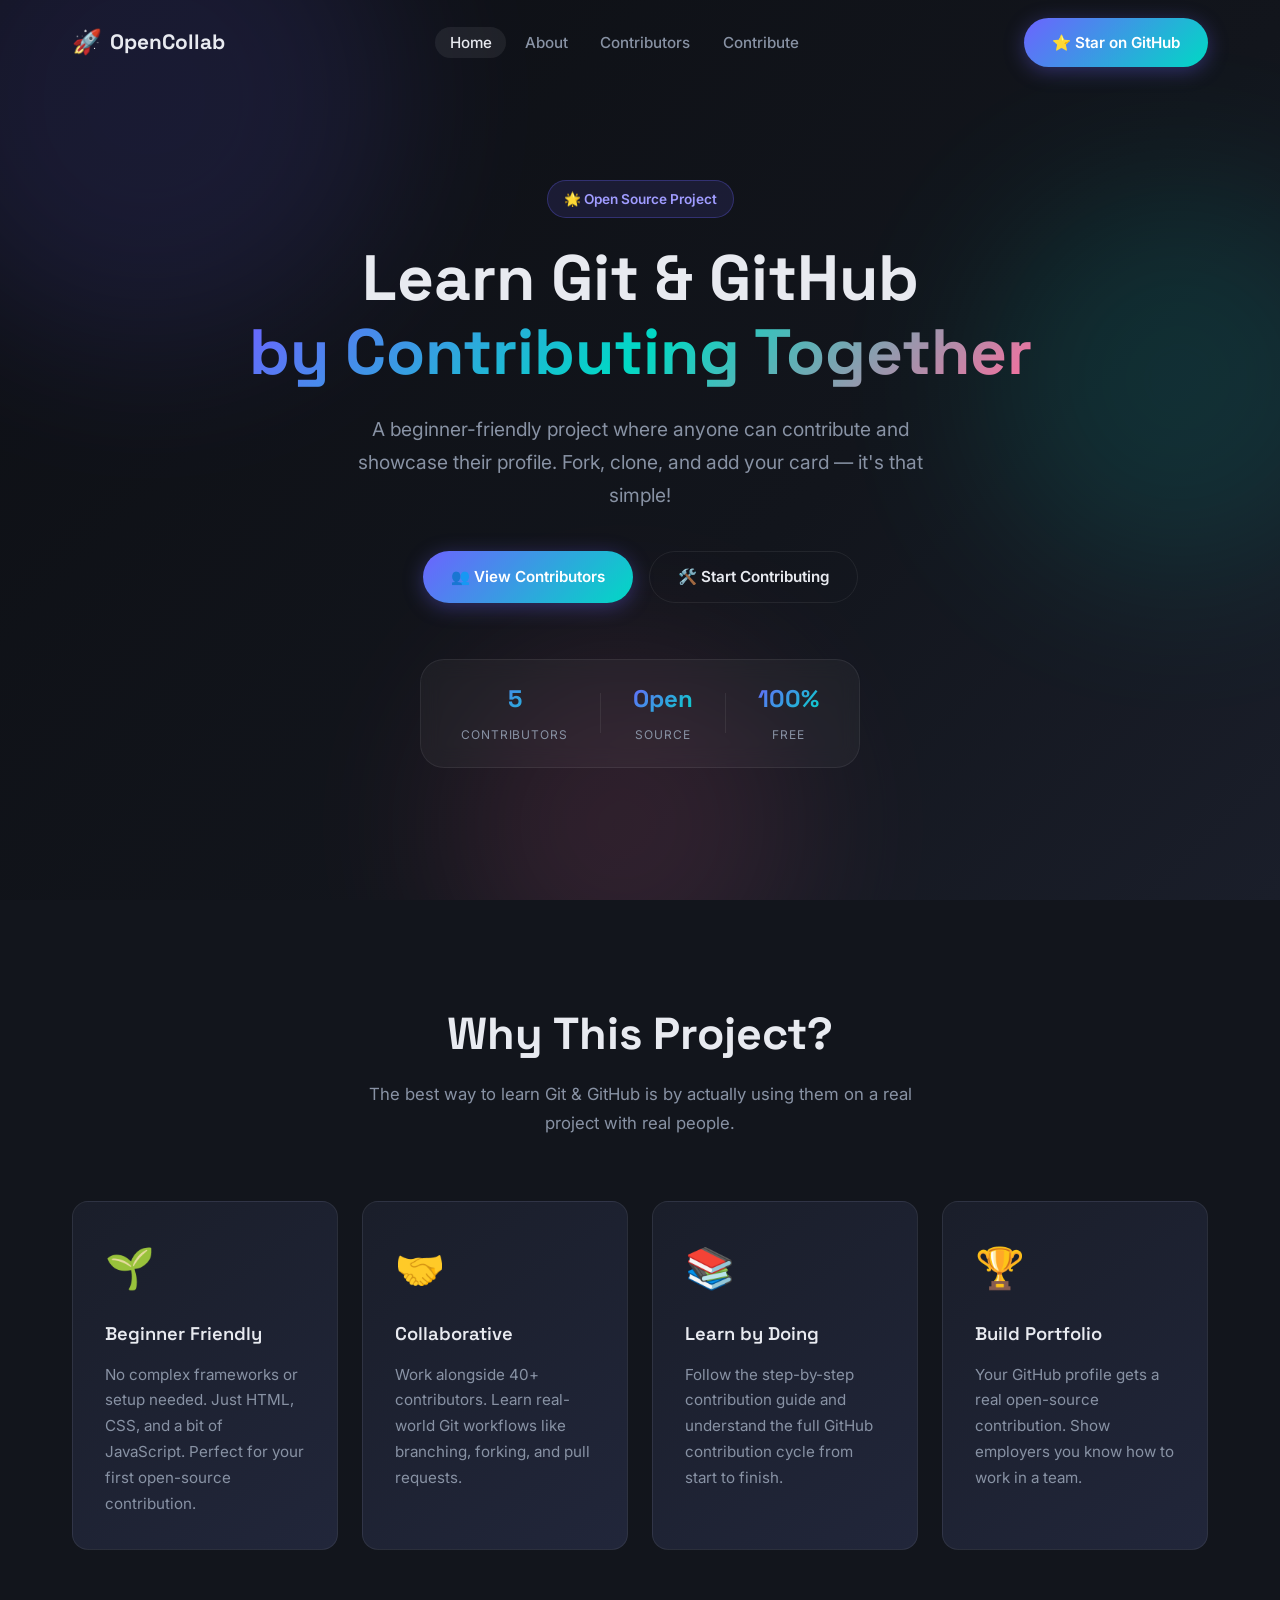
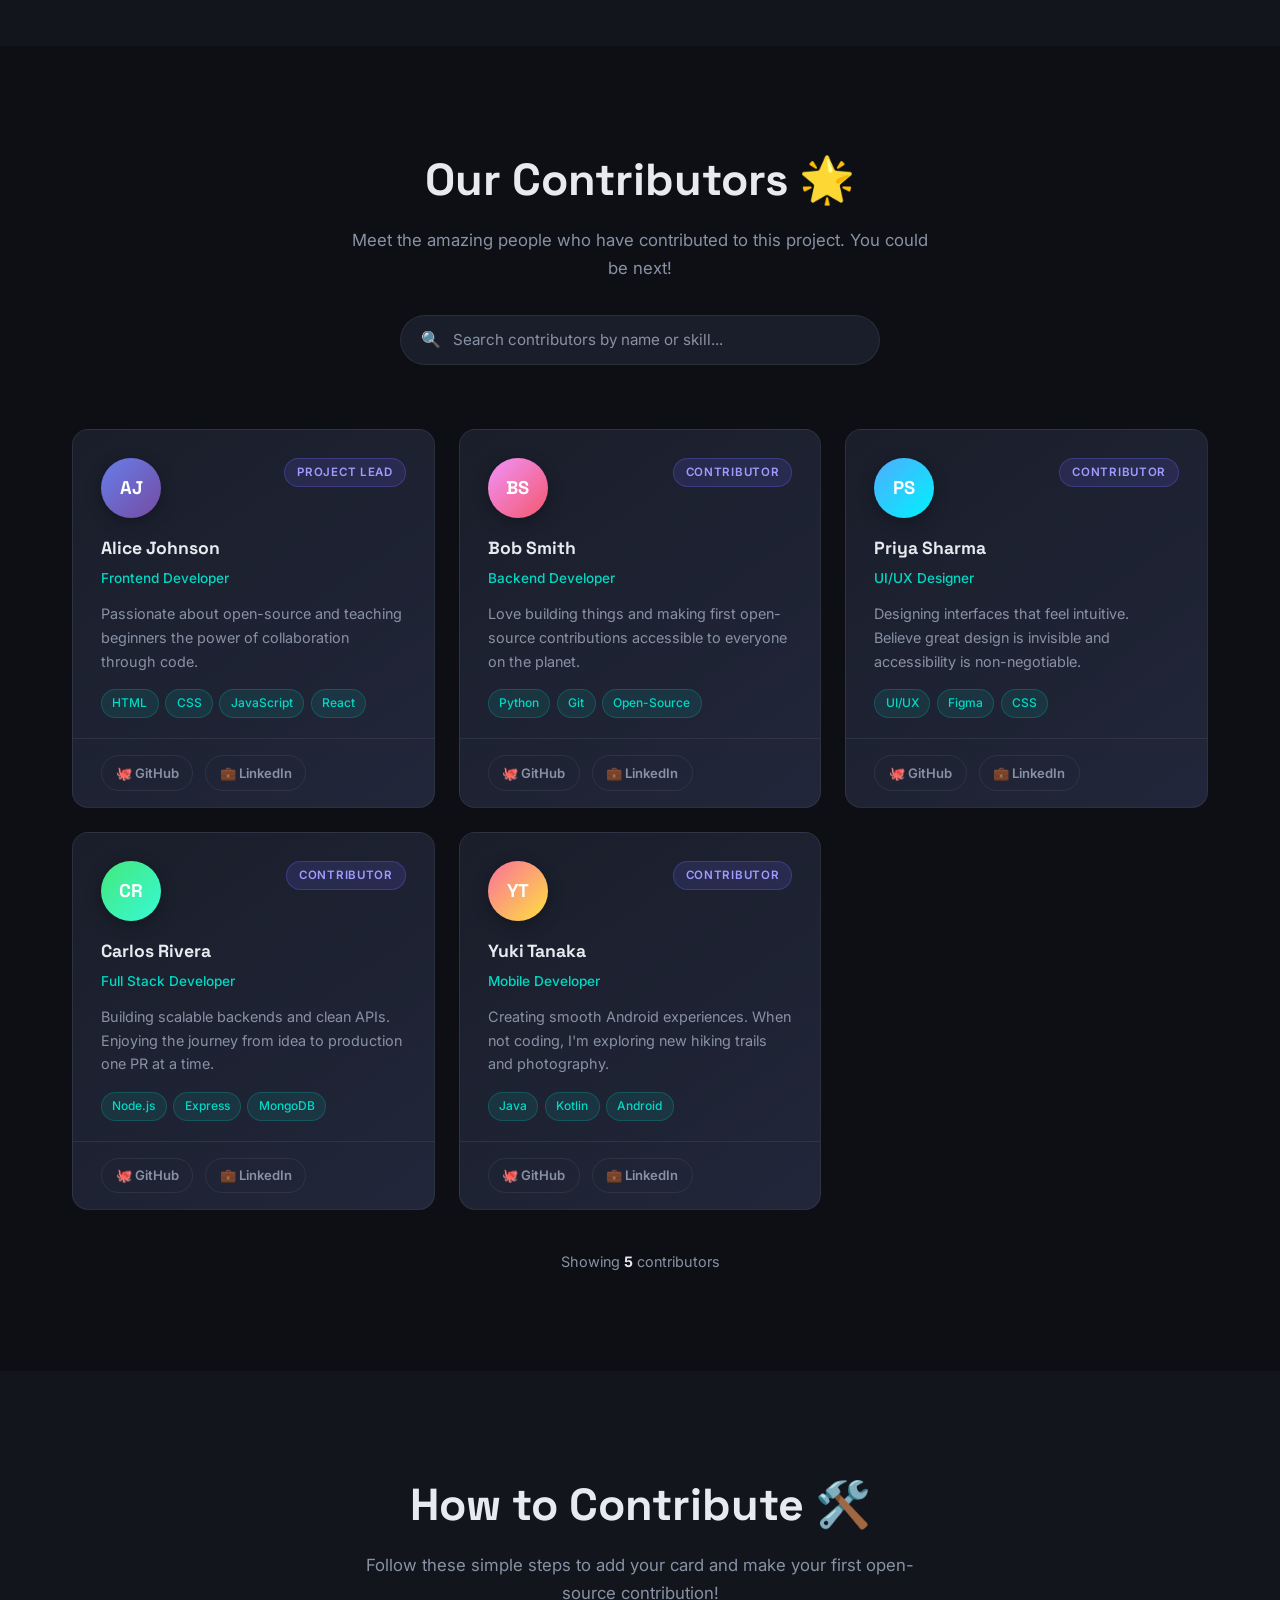
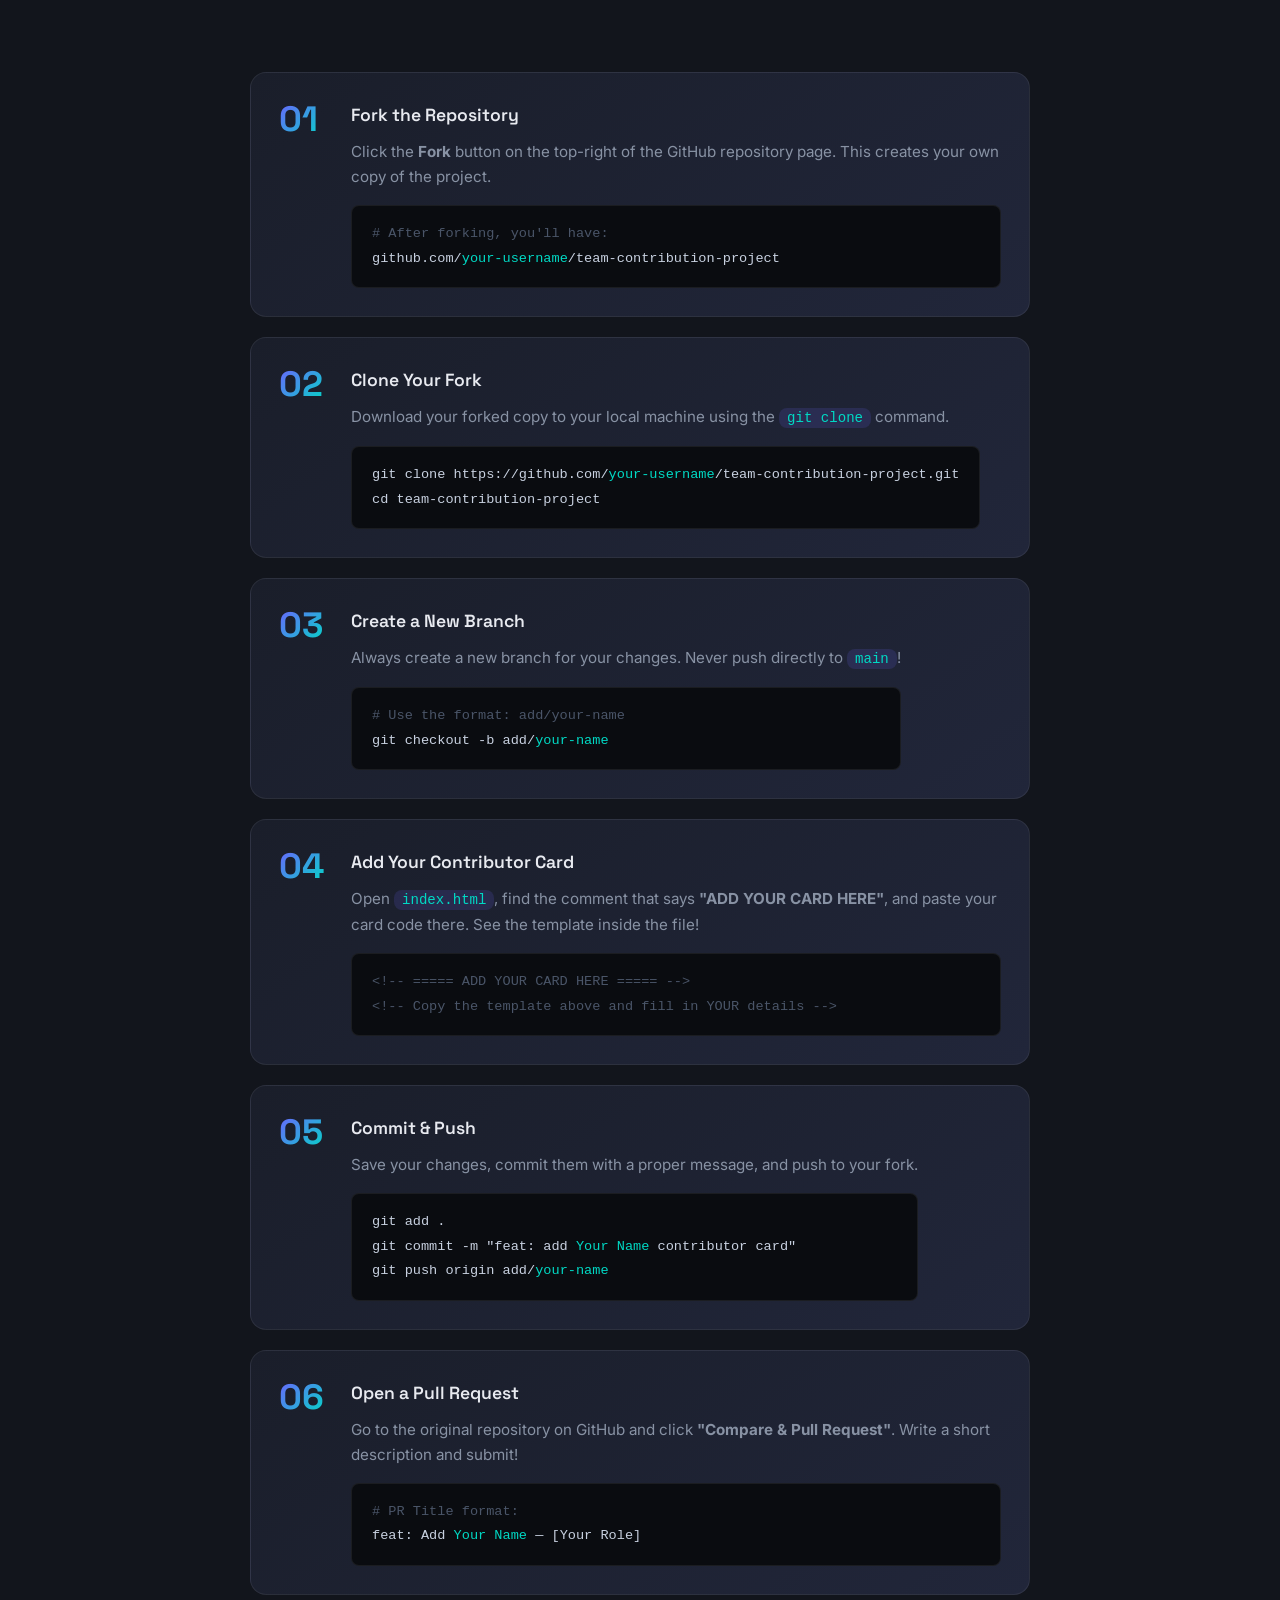
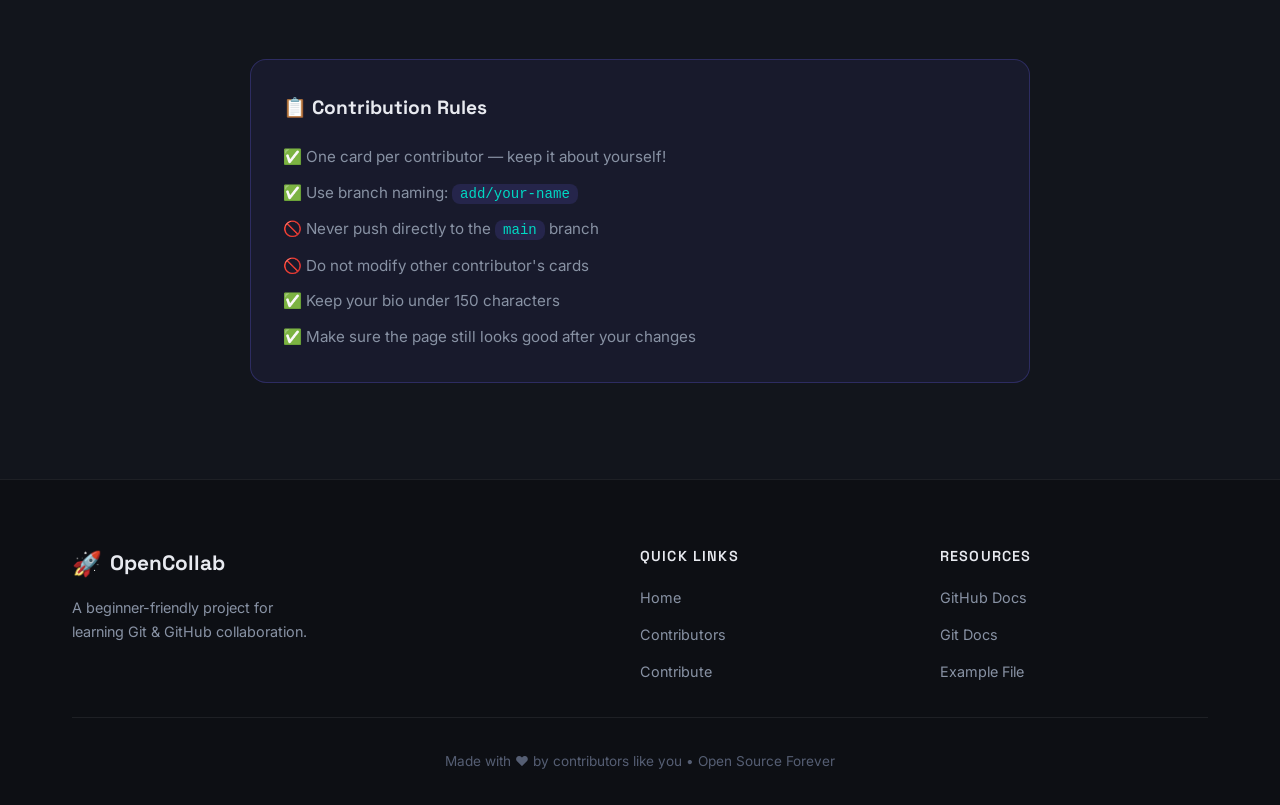
==== index.html @ 4c90fa3f "feat: initial project setup — OpenCollab team contribution project" ====
<!DOCTYPE html>
<html lang="en">
  <head>
    <meta charset="UTF-8" />
    <meta name="viewport" content="width=device-width, initial-scale=1.0" />
    <meta
      name="description"
      content="A beginner-friendly open-source project for learning Git and GitHub collaboration. Meet our amazing contributors!"
    />
    <title>Team Contribution Project 🚀</title>

    <!-- Google Fonts -->
    <link rel="preconnect" href="https://fonts.googleapis.com" />
    <link rel="preconnect" href="https://fonts.gstatic.com" crossorigin />
    <link
      href="https://fonts.googleapis.com/css2?family=Inter:wght@300;400;500;600;700;800&family=Space+Grotesk:wght@400;500;600;700&display=swap"
      rel="stylesheet"
    />

    <!-- Main Stylesheet -->
    <link rel="stylesheet" href="style.css" />
  </head>
  <body>

    <!-- ==================== NAVIGATION BAR ==================== -->
    <nav class="navbar" id="navbar">
      <div class="nav-container">
        <!-- Logo / Brand -->
        <a href="#" class="nav-logo" id="nav-logo">
          <span class="logo-icon">🚀</span>
          <span class="logo-text">OpenCollab</span>
        </a>

        <!-- Navigation Links -->
        <ul class="nav-links" id="nav-links">
          <li><a href="#home" class="nav-link">Home</a></li>
          <li><a href="#about" class="nav-link">About</a></li>
          <li><a href="#contributors" class="nav-link">Contributors</a></li>
          <li><a href="#how-to-contribute" class="nav-link">Contribute</a></li>
        </ul>

        <!-- GitHub Button -->
        <a
          href="https://github.com"
          target="_blank"
          class="btn btn-primary"
          id="github-btn"
        >
          ⭐ Star on GitHub
        </a>

        <!-- Hamburger Menu (Mobile) -->
        <button class="hamburger" id="hamburger" aria-label="Toggle menu">
          <span></span>
          <span></span>
          <span></span>
        </button>
      </div>
    </nav>

    <!-- ==================== HERO SECTION ==================== -->
    <section class="hero" id="home">
      <div class="hero-bg-shapes">
        <div class="shape shape-1"></div>
        <div class="shape shape-2"></div>
        <div class="shape shape-3"></div>
      </div>
      <div class="hero-content">
        <div class="hero-badge">🌟 Open Source Project</div>
        <h1 class="hero-title">
          Learn Git &amp; GitHub <br />
          <span class="gradient-text">by Contributing Together</span>
        </h1>
        <p class="hero-subtitle">
          A beginner-friendly project where anyone can contribute and showcase
          their profile. Fork, clone, and add your card — it's that simple!
        </p>
        <div class="hero-actions">
          <a href="#contributors" class="btn btn-primary" id="view-contributors-btn">
            👥 View Contributors
          </a>
          <a href="#how-to-contribute" class="btn btn-secondary" id="start-contributing-btn">
            🛠️ Start Contributing
          </a>
        </div>
        <!-- Live Stats Bar -->
        <div class="stats-bar">
          <div class="stat-item">
            <span class="stat-number" id="contributor-count">0</span>
            <span class="stat-label">Contributors</span>
          </div>
          <div class="stat-divider"></div>
          <div class="stat-item">
            <span class="stat-number">Open</span>
            <span class="stat-label">Source</span>
          </div>
          <div class="stat-divider"></div>
          <div class="stat-item">
            <span class="stat-number">100%</span>
            <span class="stat-label">Free</span>
          </div>
        </div>
      </div>
    </section>

    <!-- ==================== ABOUT SECTION ==================== -->
    <section class="about" id="about">
      <div class="container">
        <div class="section-header">
          <h2 class="section-title">Why This Project?</h2>
          <p class="section-subtitle">
            The best way to learn Git &amp; GitHub is by actually using them on a real
            project with real people.
          </p>
        </div>
        <div class="features-grid">
          <!-- Feature Card 1 -->
          <div class="feature-card">
            <div class="feature-icon">🌱</div>
            <h3>Beginner Friendly</h3>
            <p>
              No complex frameworks or setup needed. Just HTML, CSS, and a bit
              of JavaScript. Perfect for your first open-source contribution.
            </p>
          </div>
          <!-- Feature Card 2 -->
          <div class="feature-card">
            <div class="feature-icon">🤝</div>
            <h3>Collaborative</h3>
            <p>
              Work alongside 40+ contributors. Learn real-world Git workflows
              like branching, forking, and pull requests.
            </p>
          </div>
          <!-- Feature Card 3 -->
          <div class="feature-card">
            <div class="feature-icon">📚</div>
            <h3>Learn by Doing</h3>
            <p>
              Follow the step-by-step contribution guide and understand the full
              GitHub contribution cycle from start to finish.
            </p>
          </div>
          <!-- Feature Card 4 -->
          <div class="feature-card">
            <div class="feature-icon">🏆</div>
            <h3>Build Portfolio</h3>
            <p>
              Your GitHub profile gets a real open-source contribution. Show
              employers you know how to work in a team.
            </p>
          </div>
        </div>
      </div>
    </section>

    <!-- ==================== CONTRIBUTORS SECTION ==================== -->
    <section class="contributors-section" id="contributors">
      <div class="container">
        <div class="section-header">
          <h2 class="section-title">Our Contributors 🌟</h2>
          <p class="section-subtitle">
            Meet the amazing people who have contributed to this project. You
            could be next!
          </p>
          <!-- Search Bar -->
          <div class="search-bar">
            <span class="search-icon">🔍</span>
            <input
              type="text"
              id="search-input"
              placeholder="Search contributors by name or skill..."
              aria-label="Search contributors"
            />
          </div>
        </div>

        <!-- Contributors Grid -->
        <!-- ============================================================
             HOW TO ADD YOUR CARD:
             Copy one of the contributor card blocks below and paste it
             at the END of this grid (before the closing </div> tag).
             Fill in your own details. See the README for full instructions.
        ============================================================ -->
        <div class="contributors-grid" id="contributors-grid">

          <!-- ========== CONTRIBUTOR CARD TEMPLATE ==========
               Copy this block, paste it below, and fill in your info.

          <div class="contributor-card" data-name="Your Name" data-skills="skill1, skill2">
            <div class="card-header">
              <div class="avatar" style="background: linear-gradient(135deg, #YOUR_COLOR1, #YOUR_COLOR2);">
                YI
              </div>
              <div class="card-badge">New Contributor</div>
            </div>
            <div class="card-body">
              <h3 class="contributor-name">Your Name</h3>
              <p class="contributor-role">Your Role / Title</p>
              <p class="contributor-bio">
                A short bio about yourself. What do you do? What are your interests?
                Keep it under 150 characters!
              </p>
              <div class="skills-list">
                <span class="skill-tag">HTML</span>
                <span class="skill-tag">CSS</span>
                <span class="skill-tag">JavaScript</span>
              </div>
            </div>
            <div class="card-footer">
              <a href="https://github.com/yourusername" target="_blank" class="social-link" title="GitHub">
                🐙 GitHub
              </a>
              <a href="https://linkedin.com/in/yourprofile" target="_blank" class="social-link" title="LinkedIn">
                💼 LinkedIn
              </a>
            </div>
          </div>
          ========================================================= -->

          <!-- ===== CONTRIBUTOR 1: Alice Johnson ===== -->
          <div class="contributor-card" data-name="Alice Johnson" data-skills="html, css, javascript, react">
            <div class="card-header">
              <div class="avatar" style="background: linear-gradient(135deg, #667eea, #764ba2);">
                AJ
              </div>
              <div class="card-badge">Project Lead</div>
            </div>
            <div class="card-body">
              <h3 class="contributor-name">Alice Johnson</h3>
              <p class="contributor-role">Frontend Developer</p>
              <p class="contributor-bio">
                Passionate about open-source and teaching beginners the power of collaboration through code.
              </p>
              <div class="skills-list">
                <span class="skill-tag">HTML</span>
                <span class="skill-tag">CSS</span>
                <span class="skill-tag">JavaScript</span>
                <span class="skill-tag">React</span>
              </div>
            </div>
            <div class="card-footer">
              <a href="https://github.com" target="_blank" class="social-link">🐙 GitHub</a>
              <a href="https://linkedin.com" target="_blank" class="social-link">💼 LinkedIn</a>
            </div>
          </div>

          <!-- ===== CONTRIBUTOR 2: Bob Smith ===== -->
          <div class="contributor-card" data-name="Bob Smith" data-skills="python, git, open-source">
            <div class="card-header">
              <div class="avatar" style="background: linear-gradient(135deg, #f093fb, #f5576c);">
                BS
              </div>
              <div class="card-badge">Contributor</div>
            </div>
            <div class="card-body">
              <h3 class="contributor-name">Bob Smith</h3>
              <p class="contributor-role">Backend Developer</p>
              <p class="contributor-bio">
                Love building things and making first open-source contributions accessible to everyone on the planet.
              </p>
              <div class="skills-list">
                <span class="skill-tag">Python</span>
                <span class="skill-tag">Git</span>
                <span class="skill-tag">Open-Source</span>
              </div>
            </div>
            <div class="card-footer">
              <a href="https://github.com" target="_blank" class="social-link">🐙 GitHub</a>
              <a href="https://linkedin.com" target="_blank" class="social-link">💼 LinkedIn</a>
            </div>
          </div>

          <!-- ===== CONTRIBUTOR 3: Priya Sharma ===== -->
          <div class="contributor-card" data-name="Priya Sharma" data-skills="ui/ux, figma, css, design">
            <div class="card-header">
              <div class="avatar" style="background: linear-gradient(135deg, #4facfe, #00f2fe);">
                PS
              </div>
              <div class="card-badge">Contributor</div>
            </div>
            <div class="card-body">
              <h3 class="contributor-name">Priya Sharma</h3>
              <p class="contributor-role">UI/UX Designer</p>
              <p class="contributor-bio">
                Designing interfaces that feel intuitive. Believe great design is invisible and accessibility is non-negotiable.
              </p>
              <div class="skills-list">
                <span class="skill-tag">UI/UX</span>
                <span class="skill-tag">Figma</span>
                <span class="skill-tag">CSS</span>
              </div>
            </div>
            <div class="card-footer">
              <a href="https://github.com" target="_blank" class="social-link">🐙 GitHub</a>
              <a href="https://linkedin.com" target="_blank" class="social-link">💼 LinkedIn</a>
            </div>
          </div>

          <!-- ===== CONTRIBUTOR 4: Carlos Rivera ===== -->
          <div class="contributor-card" data-name="Carlos Rivera" data-skills="node.js, express, mongodb, api">
            <div class="card-header">
              <div class="avatar" style="background: linear-gradient(135deg, #43e97b, #38f9d7);">
                CR
              </div>
              <div class="card-badge">Contributor</div>
            </div>
            <div class="card-body">
              <h3 class="contributor-name">Carlos Rivera</h3>
              <p class="contributor-role">Full Stack Developer</p>
              <p class="contributor-bio">
                Building scalable backends and clean APIs. Enjoying the journey from idea to production one PR at a time.
              </p>
              <div class="skills-list">
                <span class="skill-tag">Node.js</span>
                <span class="skill-tag">Express</span>
                <span class="skill-tag">MongoDB</span>
              </div>
            </div>
            <div class="card-footer">
              <a href="https://github.com" target="_blank" class="social-link">🐙 GitHub</a>
              <a href="https://linkedin.com" target="_blank" class="social-link">💼 LinkedIn</a>
            </div>
          </div>

          <!-- ===== CONTRIBUTOR 5: Yuki Tanaka ===== -->
          <div class="contributor-card" data-name="Yuki Tanaka" data-skills="java, android, mobile, kotlin">
            <div class="card-header">
              <div class="avatar" style="background: linear-gradient(135deg, #fa709a, #fee140);">
                YT
              </div>
              <div class="card-badge">Contributor</div>
            </div>
            <div class="card-body">
              <h3 class="contributor-name">Yuki Tanaka</h3>
              <p class="contributor-role">Mobile Developer</p>
              <p class="contributor-bio">
                Creating smooth Android experiences. When not coding, I'm exploring new hiking trails and photography.
              </p>
              <div class="skills-list">
                <span class="skill-tag">Java</span>
                <span class="skill-tag">Kotlin</span>
                <span class="skill-tag">Android</span>
              </div>
            </div>
            <div class="card-footer">
              <a href="https://github.com" target="_blank" class="social-link">🐙 GitHub</a>
              <a href="https://linkedin.com" target="_blank" class="social-link">💼 LinkedIn</a>
            </div>
          </div>

          <!-- ===== ADD YOUR CARD HERE =====
               Copy the template from above and paste it right here!
               Remember to:
               1. Change the data-name and data-skills attributes
               2. Change the avatar initials and gradient color
               3. Fill in your name, role, bio, and skills
               4. Add your GitHub and LinkedIn links
          ============================================ -->

        </div>

        <!-- No Results Message (shown when search returns nothing) -->
        <div class="no-results" id="no-results" style="display: none;">
          <span class="no-results-icon">😕</span>
          <p>No contributors found matching your search. Try a different name or skill!</p>
        </div>

        <!-- Contributor Count -->
        <p class="contributors-total" id="contributors-total">
          Showing <strong id="visible-count">5</strong> contributors
        </p>
      </div>
    </section>

    <!-- ==================== HOW TO CONTRIBUTE SECTION ==================== -->
    <section class="contribute-section" id="how-to-contribute">
      <div class="container">
        <div class="section-header">
          <h2 class="section-title">How to Contribute 🛠️</h2>
          <p class="section-subtitle">
            Follow these simple steps to add your card and make your first open-source contribution!
          </p>
        </div>

        <!-- Steps Timeline -->
        <div class="steps-container">

          <!-- Step 1 -->
          <div class="step-card" id="step-1">
            <div class="step-number">01</div>
            <div class="step-content">
              <h3>Fork the Repository</h3>
              <p>Click the <strong>Fork</strong> button on the top-right of the GitHub repository page. This creates your own copy of the project.</p>
              <div class="code-block">
                <span class="code-comment"># After forking, you'll have:</span><br/>
                github.com/<span class="code-highlight">your-username</span>/team-contribution-project
              </div>
            </div>
          </div>

          <!-- Step 2 -->
          <div class="step-card" id="step-2">
            <div class="step-number">02</div>
            <div class="step-content">
              <h3>Clone Your Fork</h3>
              <p>Download your forked copy to your local machine using the <code>git clone</code> command.</p>
              <div class="code-block">
                git clone https://github.com/<span class="code-highlight">your-username</span>/team-contribution-project.git<br/>
                cd team-contribution-project
              </div>
            </div>
          </div>

          <!-- Step 3 -->
          <div class="step-card" id="step-3">
            <div class="step-number">03</div>
            <div class="step-content">
              <h3>Create a New Branch</h3>
              <p>Always create a new branch for your changes. Never push directly to <code>main</code>!</p>
              <div class="code-block">
                <span class="code-comment"># Use the format: add/your-name</span><br/>
                git checkout -b add/<span class="code-highlight">your-name</span>
              </div>
            </div>
          </div>

          <!-- Step 4 -->
          <div class="step-card" id="step-4">
            <div class="step-number">04</div>
            <div class="step-content">
              <h3>Add Your Contributor Card</h3>
              <p>Open <code>index.html</code>, find the comment that says <strong>"ADD YOUR CARD HERE"</strong>, and paste your card code there. See the template inside the file!</p>
              <div class="code-block">
                <span class="code-comment">&lt;!-- ===== ADD YOUR CARD HERE ===== --&gt;</span><br/>
                <span class="code-comment">&lt;!-- Copy the template above and fill in YOUR details --&gt;</span>
              </div>
            </div>
          </div>

          <!-- Step 5 -->
          <div class="step-card" id="step-5">
            <div class="step-number">05</div>
            <div class="step-content">
              <h3>Commit &amp; Push</h3>
              <p>Save your changes, commit them with a proper message, and push to your fork.</p>
              <div class="code-block">
                git add .<br/>
                git commit -m "feat: add <span class="code-highlight">Your Name</span> contributor card"<br/>
                git push origin add/<span class="code-highlight">your-name</span>
              </div>
            </div>
          </div>

          <!-- Step 6 -->
          <div class="step-card" id="step-6">
            <div class="step-number">06</div>
            <div class="step-content">
              <h3>Open a Pull Request</h3>
              <p>Go to the original repository on GitHub and click <strong>"Compare &amp; Pull Request"</strong>. Write a short description and submit!</p>
              <div class="code-block">
                <span class="code-comment"># PR Title format:</span><br/>
                feat: Add <span class="code-highlight">Your Name</span> — [Your Role]
              </div>
            </div>
          </div>

        </div>

        <!-- Rules Box -->
        <div class="rules-box">
          <h3>📋 Contribution Rules</h3>
          <ul class="rules-list">
            <li>✅ One card per contributor — keep it about yourself!</li>
            <li>✅ Use branch naming: <code>add/your-name</code></li>
            <li>🚫 Never push directly to the <code>main</code> branch</li>
            <li>🚫 Do not modify other contributor's cards</li>
            <li>✅ Keep your bio under 150 characters</li>
            <li>✅ Make sure the page still looks good after your changes</li>
          </ul>
        </div>
      </div>
    </section>

    <!-- ==================== FOOTER ==================== -->
    <footer class="footer" id="footer">
      <div class="container">
        <div class="footer-content">
          <div class="footer-brand">
            <a href="#" class="nav-logo">
              <span class="logo-icon">🚀</span>
              <span class="logo-text">OpenCollab</span>
            </a>
            <p>A beginner-friendly project for learning Git &amp; GitHub collaboration.</p>
          </div>
          <div class="footer-links">
            <h4>Quick Links</h4>
            <ul>
              <li><a href="#home">Home</a></li>
              <li><a href="#contributors">Contributors</a></li>
              <li><a href="#how-to-contribute">Contribute</a></li>
            </ul>
          </div>
          <div class="footer-links">
            <h4>Resources</h4>
            <ul>
              <li><a href="https://docs.github.com" target="_blank">GitHub Docs</a></li>
              <li><a href="https://git-scm.com/doc" target="_blank">Git Docs</a></li>
              <li><a href="contributors/example-contributor.html" target="_blank">Example File</a></li>
            </ul>
          </div>
        </div>
        <div class="footer-bottom">
          <p>Made with ❤️ by contributors like you &bull; Open Source Forever</p>
        </div>
      </div>
    </footer>

    <!-- Back to Top Button -->
    <button class="back-to-top" id="back-to-top" aria-label="Back to top">↑</button>

    <!-- Main JavaScript -->
    <script src="script.js"></script>
  </body>
</html>
---- style.css ----
/* ============================================================
   TEAM CONTRIBUTION PROJECT — style.css
   ============================================================
   TABLE OF CONTENTS:
   1. CSS Variables (Design Tokens)
   2. Reset & Base Styles
   3. Utility Classes
   4. Navigation Bar
   5. Hero Section
   6. About / Features Section
   7. Contributors Section & Cards
   8. How To Contribute Section
   9. Footer
   10. Back to Top Button
   11. Animations & Keyframes
   12. Responsive (Mobile-First Media Queries)
   ============================================================ */


/* ============================================================
   1. CSS VARIABLES — Design Tokens
   Change these to restyle the entire site!
   ============================================================ */
:root {
  /* --- Color Palette --- */
  --color-bg:         #0d0f14;
  --color-bg-alt:     #12151c;
  --color-surface:    #1a1e2a;
  --color-surface-2:  #21263a;
  --color-border:     rgba(255, 255, 255, 0.07);

  --color-primary:    #6c63ff;
  --color-primary-glow: rgba(108, 99, 255, 0.35);
  --color-secondary:  #00d9c4;
  --color-accent:     #ff6b9d;

  --color-text:       #e8eaf0;
  --color-text-muted: #8892a4;
  --color-text-dim:   #555e73;

  /* --- Gradients --- */
  --gradient-hero:    linear-gradient(135deg, #0d0f14 0%, #12151c 60%, #1a1e2a 100%);
  --gradient-primary: linear-gradient(135deg, #6c63ff, #00d9c4);
  --gradient-card:    linear-gradient(145deg, #1a1e2a, #21263a);
  --gradient-text:    linear-gradient(135deg, #6c63ff 0%, #00d9c4 50%, #ff6b9d 100%);

  /* --- Typography --- */
  --font-body:        'Inter', sans-serif;
  --font-heading:     'Space Grotesk', sans-serif;

  /* --- Spacing --- */
  --space-xs:   0.5rem;
  --space-sm:   1rem;
  --space-md:   2rem;
  --space-lg:   4rem;
  --space-xl:   6rem;

  /* --- Border Radius --- */
  --radius-sm:  8px;
  --radius-md:  16px;
  --radius-lg:  24px;
  --radius-full: 9999px;

  /* --- Shadows --- */
  --shadow-card:    0 4px 24px rgba(0, 0, 0, 0.4);
  --shadow-glow:    0 0 30px rgba(108, 99, 255, 0.2);
  --shadow-hover:   0 8px 40px rgba(108, 99, 255, 0.3);

  /* --- Transitions --- */
  --transition-fast:   0.2s ease;
  --transition-normal: 0.3s ease;
  --transition-slow:   0.5s ease;
}


/* ============================================================
   2. RESET & BASE STYLES
   ============================================================ */
*, *::before, *::after {
  box-sizing: border-box;
  margin: 0;
  padding: 0;
}

html {
  scroll-behavior: smooth;
  font-size: 16px;
}

body {
  font-family: var(--font-body);
  background-color: var(--color-bg);
  color: var(--color-text);
  line-height: 1.7;
  overflow-x: hidden;
  -webkit-font-smoothing: antialiased;
}

img {
  max-width: 100%;
  display: block;
}

a {
  color: inherit;
  text-decoration: none;
}

ul {
  list-style: none;
}

code {
  font-family: 'Courier New', monospace;
  background: rgba(108, 99, 255, 0.15);
  color: var(--color-secondary);
  padding: 2px 8px;
  border-radius: var(--radius-sm);
  font-size: 0.88rem;
}

/* ============================================================
   3. UTILITY CLASSES
   ============================================================ */
.container {
  max-width: 1200px;
  margin: 0 auto;
  padding: 0 var(--space-md);
}

/* Gradient text effect */
.gradient-text {
  background: var(--gradient-text);
  -webkit-background-clip: text;
  -webkit-text-fill-color: transparent;
  background-clip: text;
}

/* Button Styles */
.btn {
  display: inline-flex;
  align-items: center;
  gap: 0.5rem;
  padding: 0.75rem 1.75rem;
  border-radius: var(--radius-full);
  font-family: var(--font-body);
  font-weight: 600;
  font-size: 0.95rem;
  cursor: pointer;
  border: none;
  transition: all var(--transition-normal);
  text-decoration: none;
  white-space: nowrap;
}

.btn-primary {
  background: var(--gradient-primary);
  color: #fff;
  box-shadow: 0 4px 20px var(--color-primary-glow);
}

.btn-primary:hover {
  transform: translateY(-2px);
  box-shadow: 0 8px 30px var(--color-primary-glow);
}

.btn-secondary {
  background: transparent;
  color: var(--color-text);
  border: 1.5px solid var(--color-border);
  backdrop-filter: blur(10px);
}

.btn-secondary:hover {
  border-color: var(--color-primary);
  color: var(--color-primary);
  background: rgba(108, 99, 255, 0.08);
  transform: translateY(-2px);
}

/* Section Header */
.section-header {
  text-align: center;
  margin-bottom: var(--space-lg);
}

.section-title {
  font-family: var(--font-heading);
  font-size: clamp(1.8rem, 4vw, 2.8rem);
  font-weight: 700;
  color: var(--color-text);
  margin-bottom: var(--space-xs);
}

.section-subtitle {
  font-size: 1.05rem;
  color: var(--color-text-muted);
  max-width: 580px;
  margin: 0 auto;
  line-height: 1.7;
}


/* ============================================================
   4. NAVIGATION BAR
   ============================================================ */
.navbar {
  position: fixed;
  top: 0;
  left: 0;
  width: 100%;
  z-index: 1000;
  padding: 1.1rem 0;
  transition: all var(--transition-normal);
}

/* Scrolled state — added by JavaScript */
.navbar.scrolled {
  background: rgba(13, 15, 20, 0.92);
  backdrop-filter: blur(20px);
  -webkit-backdrop-filter: blur(20px);
  border-bottom: 1px solid var(--color-border);
  padding: 0.75rem 0;
  box-shadow: 0 4px 30px rgba(0, 0, 0, 0.3);
}

.nav-container {
  max-width: 1200px;
  margin: 0 auto;
  padding: 0 var(--space-md);
  display: flex;
  align-items: center;
  justify-content: space-between;
  gap: 1.5rem;
}

/* Logo */
.nav-logo {
  display: flex;
  align-items: center;
  gap: 0.5rem;
  font-family: var(--font-heading);
  font-size: 1.3rem;
  font-weight: 700;
  color: var(--color-text);
  transition: opacity var(--transition-fast);
}

.nav-logo:hover { opacity: 0.85; }
.logo-icon { font-size: 1.5rem; }

/* Nav Links */
.nav-links {
  display: flex;
  align-items: center;
  gap: 0.25rem;
}

.nav-link {
  padding: 0.4rem 0.9rem;
  border-radius: var(--radius-full);
  color: var(--color-text-muted);
  font-weight: 500;
  font-size: 0.95rem;
  transition: all var(--transition-fast);
}

.nav-link:hover,
.nav-link.active {
  color: var(--color-text);
  background: rgba(255, 255, 255, 0.07);
}

/* Hamburger (Mobile) */
.hamburger {
  display: none;
  flex-direction: column;
  gap: 5px;
  cursor: pointer;
  background: none;
  border: none;
  padding: 4px;
}

.hamburger span {
  display: block;
  width: 24px;
  height: 2px;
  background: var(--color-text);
  border-radius: 2px;
  transition: all var(--transition-normal);
}

.hamburger.open span:nth-child(1) { transform: translateY(7px) rotate(45deg); }
.hamburger.open span:nth-child(2) { opacity: 0; }
.hamburger.open span:nth-child(3) { transform: translateY(-7px) rotate(-45deg); }


/* ============================================================
   5. HERO SECTION
   ============================================================ */
.hero {
  position: relative;
  min-height: 100vh;
  display: flex;
  align-items: center;
  justify-content: center;
  text-align: center;
  padding: 8rem var(--space-md) 5rem;
  overflow: hidden;
  background: var(--gradient-hero);
}

/* Animated background shapes */
.hero-bg-shapes { position: absolute; inset: 0; pointer-events: none; }

.shape {
  position: absolute;
  border-radius: 50%;
  filter: blur(80px);
  opacity: 0.12;
  animation: float 8s ease-in-out infinite;
}

.shape-1 {
  width: 500px; height: 500px;
  background: var(--color-primary);
  top: -150px; left: -100px;
  animation-delay: 0s;
}

.shape-2 {
  width: 400px; height: 400px;
  background: var(--color-secondary);
  top: 20%; right: -100px;
  animation-delay: 2s;
}

.shape-3 {
  width: 350px; height: 350px;
  background: var(--color-accent);
  bottom: -100px; left: 35%;
  animation-delay: 4s;
}

/* Hero Content */
.hero-content {
  position: relative;
  z-index: 1;
  max-width: 800px;
}

.hero-badge {
  display: inline-flex;
  align-items: center;
  gap: 0.4rem;
  padding: 0.4rem 1rem;
  background: rgba(108, 99, 255, 0.12);
  border: 1px solid rgba(108, 99, 255, 0.3);
  border-radius: var(--radius-full);
  font-size: 0.85rem;
  font-weight: 600;
  color: #a09cff;
  margin-bottom: 1.5rem;
  animation: fadeInDown 0.6s ease both;
}

.hero-title {
  font-family: var(--font-heading);
  font-size: clamp(2.2rem, 6vw, 4rem);
  font-weight: 800;
  line-height: 1.15;
  margin-bottom: 1.5rem;
  animation: fadeInDown 0.7s 0.1s ease both;
}

.hero-subtitle {
  font-size: clamp(1rem, 2.5vw, 1.2rem);
  color: var(--color-text-muted);
  max-width: 600px;
  margin: 0 auto 2.5rem;
  animation: fadeInDown 0.7s 0.2s ease both;
}

.hero-actions {
  display: flex;
  justify-content: center;
  gap: 1rem;
  flex-wrap: wrap;
  margin-bottom: 3.5rem;
  animation: fadeInDown 0.7s 0.3s ease both;
}

/* Stats Bar */
.stats-bar {
  display: inline-flex;
  align-items: center;
  gap: 2rem;
  padding: 1.2rem 2.5rem;
  background: rgba(255, 255, 255, 0.04);
  border: 1px solid var(--color-border);
  border-radius: var(--radius-lg);
  backdrop-filter: blur(10px);
  animation: fadeInDown 0.7s 0.4s ease both;
}

.stat-item {
  text-align: center;
}

.stat-number {
  display: block;
  font-family: var(--font-heading);
  font-size: 1.5rem;
  font-weight: 700;
  background: var(--gradient-primary);
  -webkit-background-clip: text;
  -webkit-text-fill-color: transparent;
  background-clip: text;
}

.stat-label {
  font-size: 0.75rem;
  color: var(--color-text-muted);
  text-transform: uppercase;
  letter-spacing: 0.08em;
}

.stat-divider {
  width: 1px;
  height: 40px;
  background: var(--color-border);
}


/* ============================================================
   6. ABOUT / FEATURES SECTION
   ============================================================ */
.about {
  padding: var(--space-xl) 0;
  background: var(--color-bg-alt);
}

.features-grid {
  display: grid;
  grid-template-columns: repeat(auto-fit, minmax(240px, 1fr));
  gap: 1.5rem;
}

.feature-card {
  background: var(--gradient-card);
  border: 1px solid var(--color-border);
  border-radius: var(--radius-md);
  padding: 2rem;
  transition: all var(--transition-normal);
  cursor: default;
}

.feature-card:hover {
  transform: translateY(-6px);
  border-color: rgba(108, 99, 255, 0.3);
  box-shadow: var(--shadow-hover);
}

.feature-icon {
  font-size: 2.5rem;
  margin-bottom: 1rem;
  display: block;
}

.feature-card h3 {
  font-family: var(--font-heading);
  font-size: 1.15rem;
  font-weight: 600;
  margin-bottom: 0.75rem;
  color: var(--color-text);
}

.feature-card p {
  font-size: 0.95rem;
  color: var(--color-text-muted);
  line-height: 1.7;
}


/* ============================================================
   7. CONTRIBUTORS SECTION & CARDS
   ============================================================ */
.contributors-section {
  padding: var(--space-xl) 0;
  background: var(--color-bg);
}

/* Search Bar */
.search-bar {
  display: flex;
  align-items: center;
  gap: 0.75rem;
  max-width: 480px;
  margin: 2rem auto 0;
  background: var(--color-surface);
  border: 1px solid var(--color-border);
  border-radius: var(--radius-full);
  padding: 0.65rem 1.25rem;
  transition: border-color var(--transition-fast);
}

.search-bar:focus-within {
  border-color: var(--color-primary);
  box-shadow: 0 0 0 3px var(--color-primary-glow);
}

.search-icon { font-size: 1rem; }

.search-bar input {
  background: none;
  border: none;
  outline: none;
  color: var(--color-text);
  font-family: var(--font-body);
  font-size: 0.95rem;
  width: 100%;
}

.search-bar input::placeholder { color: var(--color-text-muted); }

/* Contributors Grid */
.contributors-grid {
  display: grid;
  grid-template-columns: repeat(auto-fill, minmax(280px, 1fr));
  gap: 1.5rem;
}

/* Contributor Card */
.contributor-card {
  background: var(--gradient-card);
  border: 1px solid var(--color-border);
  border-radius: var(--radius-md);
  overflow: hidden;
  transition: all var(--transition-normal);
  display: flex;
  flex-direction: column;
  animation: fadeInUp 0.5s ease both;
}

.contributor-card:hover {
  transform: translateY(-8px);
  border-color: rgba(108, 99, 255, 0.4);
  box-shadow: var(--shadow-hover);
}

/* Card Header */
.card-header {
  position: relative;
  padding: 1.75rem 1.75rem 1rem;
  display: flex;
  align-items: flex-start;
  justify-content: space-between;
}

/* Avatar Circle */
.avatar {
  width: 60px;
  height: 60px;
  border-radius: 50%;
  display: flex;
  align-items: center;
  justify-content: center;
  font-family: var(--font-heading);
  font-size: 1.15rem;
  font-weight: 700;
  color: #fff;
  flex-shrink: 0;
  box-shadow: 0 4px 16px rgba(0, 0, 0, 0.3);
}

/* Badge */
.card-badge {
  font-size: 0.72rem;
  font-weight: 600;
  padding: 0.25rem 0.75rem;
  border-radius: var(--radius-full);
  background: rgba(108, 99, 255, 0.15);
  border: 1px solid rgba(108, 99, 255, 0.3);
  color: #a09cff;
  text-transform: uppercase;
  letter-spacing: 0.06em;
}

/* Card Body */
.card-body {
  padding: 0 1.75rem 1.25rem;
  flex: 1;
}

.contributor-name {
  font-family: var(--font-heading);
  font-size: 1.1rem;
  font-weight: 700;
  color: var(--color-text);
  margin-bottom: 0.2rem;
}

.contributor-role {
  font-size: 0.85rem;
  color: var(--color-secondary);
  font-weight: 500;
  margin-bottom: 0.75rem;
}

.contributor-bio {
  font-size: 0.9rem;
  color: var(--color-text-muted);
  line-height: 1.65;
  margin-bottom: 1rem;
}

/* Skills Tags */
.skills-list {
  display: flex;
  flex-wrap: wrap;
  gap: 0.4rem;
}

.skill-tag {
  font-size: 0.75rem;
  font-weight: 500;
  padding: 0.2rem 0.65rem;
  border-radius: var(--radius-full);
  background: rgba(0, 217, 196, 0.1);
  border: 1px solid rgba(0, 217, 196, 0.2);
  color: var(--color-secondary);
}

/* Card Footer (Social Links) */
.card-footer {
  padding: 1rem 1.75rem;
  border-top: 1px solid var(--color-border);
  display: flex;
  gap: 0.75rem;
}

.social-link {
  font-size: 0.82rem;
  font-weight: 600;
  color: var(--color-text-muted);
  padding: 0.35rem 0.85rem;
  border-radius: var(--radius-full);
  border: 1px solid var(--color-border);
  transition: all var(--transition-fast);
}

.social-link:hover {
  color: var(--color-primary);
  border-color: var(--color-primary);
  background: rgba(108, 99, 255, 0.08);
}

/* Hidden card (search filter) */
.contributor-card.hidden {
  display: none;
}

/* No Results */
.no-results {
  text-align: center;
  padding: var(--space-lg) 0;
  color: var(--color-text-muted);
}

.no-results-icon { font-size: 3rem; display: block; margin-bottom: 1rem; }

/* Contributor total count */
.contributors-total {
  text-align: center;
  color: var(--color-text-muted);
  font-size: 0.9rem;
  margin-top: 2.5rem;
}

.contributors-total strong { color: var(--color-text); }


/* ============================================================
   8. HOW TO CONTRIBUTE SECTION
   ============================================================ */
.contribute-section {
  padding: var(--space-xl) 0;
  background: var(--color-bg-alt);
}

/* Steps Container */
.steps-container {
  display: flex;
  flex-direction: column;
  gap: 1.25rem;
  max-width: 780px;
  margin: 0 auto var(--space-lg);
}

/* Step Card */
.step-card {
  display: flex;
  gap: 1.5rem;
  align-items: flex-start;
  background: var(--gradient-card);
  border: 1px solid var(--color-border);
  border-radius: var(--radius-md);
  padding: 1.75rem;
  transition: all var(--transition-normal);
}

.step-card:hover {
  border-color: rgba(108, 99, 255, 0.35);
  transform: translateX(6px);
}

/* Step Number */
.step-number {
  font-family: var(--font-heading);
  font-size: 2.2rem;
  font-weight: 800;
  background: var(--gradient-primary);
  -webkit-background-clip: text;
  -webkit-text-fill-color: transparent;
  background-clip: text;
  line-height: 1;
  flex-shrink: 0;
  min-width: 48px;
}

.step-content h3 {
  font-family: var(--font-heading);
  font-size: 1.1rem;
  font-weight: 600;
  color: var(--color-text);
  margin-bottom: 0.5rem;
}

.step-content p {
  font-size: 0.95rem;
  color: var(--color-text-muted);
  margin-bottom: 1rem;
  line-height: 1.65;
}

/* Code Block */
.code-block {
  background: #0a0c10;
  border: 1px solid rgba(255, 255, 255, 0.07);
  border-radius: var(--radius-sm);
  padding: 1rem 1.25rem;
  font-family: 'Courier New', monospace;
  font-size: 0.85rem;
  color: #c8d1e0;
  line-height: 1.8;
  overflow-x: auto;
}

.code-comment { color: #4a5568; }
.code-highlight { color: var(--color-secondary); }

/* Rules Box */
.rules-box {
  max-width: 780px;
  margin: 0 auto;
  background: rgba(108, 99, 255, 0.07);
  border: 1px solid rgba(108, 99, 255, 0.25);
  border-radius: var(--radius-md);
  padding: 2rem;
}

.rules-box h3 {
  font-family: var(--font-heading);
  font-size: 1.2rem;
  font-weight: 700;
  color: var(--color-text);
  margin-bottom: 1.25rem;
}

.rules-list {
  display: flex;
  flex-direction: column;
  gap: 0.6rem;
}

.rules-list li {
  font-size: 0.95rem;
  color: var(--color-text-muted);
}


/* ============================================================
   9. FOOTER
   ============================================================ */
.footer {
  background: var(--color-bg);
  border-top: 1px solid var(--color-border);
  padding: var(--space-lg) 0 var(--space-md);
}

.footer-content {
  display: grid;
  grid-template-columns: 2fr 1fr 1fr;
  gap: var(--space-md);
  margin-bottom: var(--space-md);
}

.footer-brand p {
  font-size: 0.9rem;
  color: var(--color-text-muted);
  margin-top: 0.75rem;
  max-width: 240px;
  line-height: 1.65;
}

.footer-links h4 {
  font-family: var(--font-heading);
  font-size: 0.9rem;
  font-weight: 600;
  color: var(--color-text);
  margin-bottom: 1rem;
  text-transform: uppercase;
  letter-spacing: 0.08em;
}

.footer-links ul {
  display: flex;
  flex-direction: column;
  gap: 0.6rem;
}

.footer-links a {
  font-size: 0.9rem;
  color: var(--color-text-muted);
  transition: color var(--transition-fast);
}

.footer-links a:hover { color: var(--color-primary); }

.footer-bottom {
  text-align: center;
  padding-top: var(--space-md);
  border-top: 1px solid var(--color-border);
  font-size: 0.85rem;
  color: var(--color-text-dim);
}


/* ============================================================
   10. BACK TO TOP BUTTON
   ============================================================ */
.back-to-top {
  position: fixed;
  bottom: 2rem;
  right: 2rem;
  width: 44px;
  height: 44px;
  border-radius: 50%;
  background: var(--gradient-primary);
  color: #fff;
  border: none;
  font-size: 1.2rem;
  cursor: pointer;
  display: flex;
  align-items: center;
  justify-content: center;
  box-shadow: 0 4px 20px var(--color-primary-glow);
  transition: all var(--transition-normal);
  opacity: 0;
  pointer-events: none;
  transform: translateY(10px);
  z-index: 999;
}

.back-to-top.visible {
  opacity: 1;
  pointer-events: all;
  transform: translateY(0);
}

.back-to-top:hover {
  transform: translateY(-3px);
  box-shadow: var(--shadow-hover);
}


/* ============================================================
   11. ANIMATIONS & KEYFRAMES
   ============================================================ */
@keyframes float {
  0%, 100% { transform: translateY(0) scale(1); }
  50%       { transform: translateY(-30px) scale(1.05); }
}

@keyframes fadeInDown {
  from { opacity: 0; transform: translateY(-20px); }
  to   { opacity: 1; transform: translateY(0); }
}

@keyframes fadeInUp {
  from { opacity: 0; transform: translateY(20px); }
  to   { opacity: 1; transform: translateY(0); }
}

/* Stagger delay for contributor cards */
.contributor-card:nth-child(1) { animation-delay: 0.05s; }
.contributor-card:nth-child(2) { animation-delay: 0.10s; }
.contributor-card:nth-child(3) { animation-delay: 0.15s; }
.contributor-card:nth-child(4) { animation-delay: 0.20s; }
.contributor-card:nth-child(5) { animation-delay: 0.25s; }
/* Add more if needed for extra contributors */


/* ============================================================
   12. RESPONSIVE — MOBILE FIRST MEDIA QUERIES
   ============================================================ */

/* Tablets (≤ 900px) */
@media (max-width: 900px) {
  .footer-content {
    grid-template-columns: 1fr 1fr;
  }

  .footer-brand {
    grid-column: 1 / -1;
  }
}

/* Mobile (≤ 640px) */
@media (max-width: 640px) {
  /* Navbar */
  .hamburger { display: flex; }

  .nav-links {
    position: fixed;
    top: 0;
    right: -100%;
    height: 100vh;
    width: 260px;
    flex-direction: column;
    background: rgba(18, 21, 28, 0.98);
    backdrop-filter: blur(20px);
    padding: 5rem 2rem 2rem;
    gap: 0.5rem;
    transition: right var(--transition-normal);
    border-left: 1px solid var(--color-border);
  }

  /* Opened mobile menu — class toggled by JS */
  .nav-links.open { right: 0; }

  .nav-link {
    width: 100%;
    padding: 0.75rem 1rem;
  }

  /* Hide GitHub button on small screens */
  .navbar .btn-primary { display: none; }

  /* Hero */
  .hero { padding: 6rem 1.5rem 4rem; }
  .stats-bar { gap: 1rem; padding: 1rem 1.5rem; flex-wrap: wrap; justify-content: center; }

  /* Steps */
  .step-card { flex-direction: column; gap: 0.75rem; }

  /* Footer */
  .footer-content { grid-template-columns: 1fr; }
}
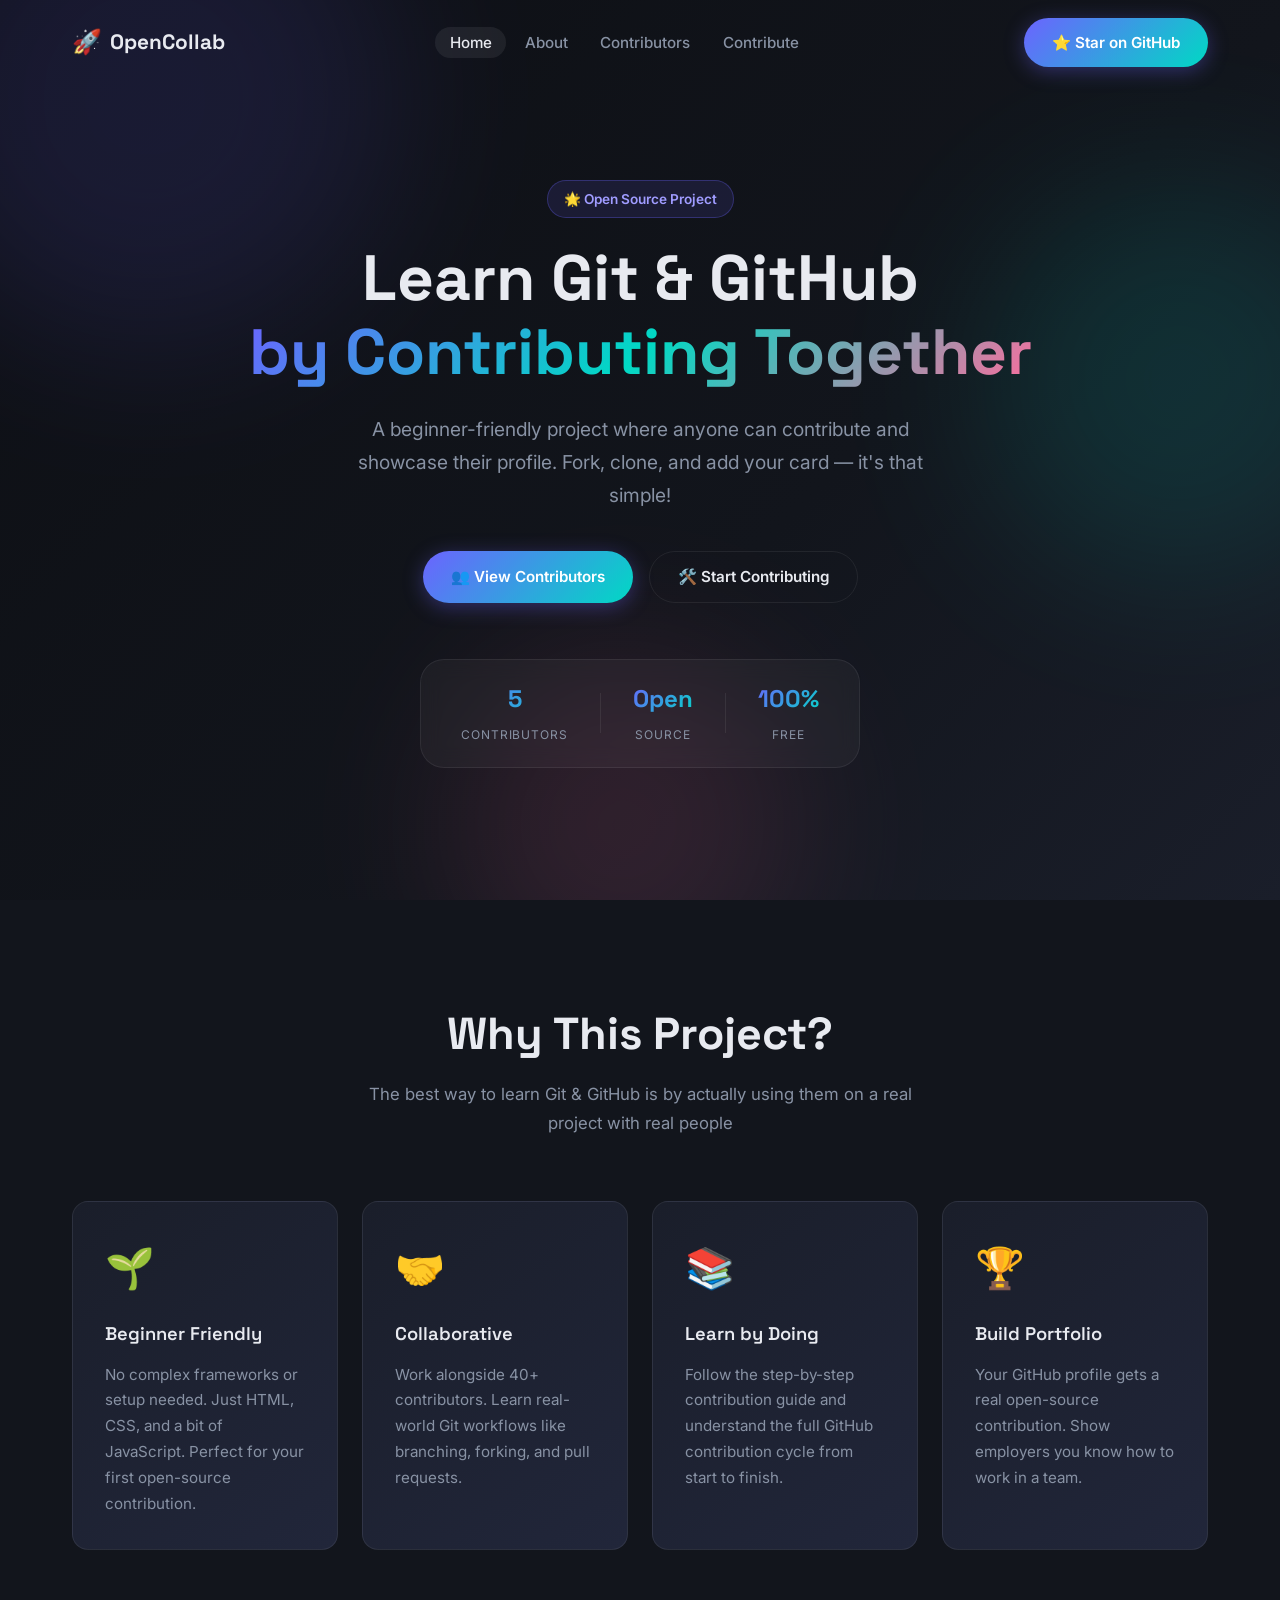
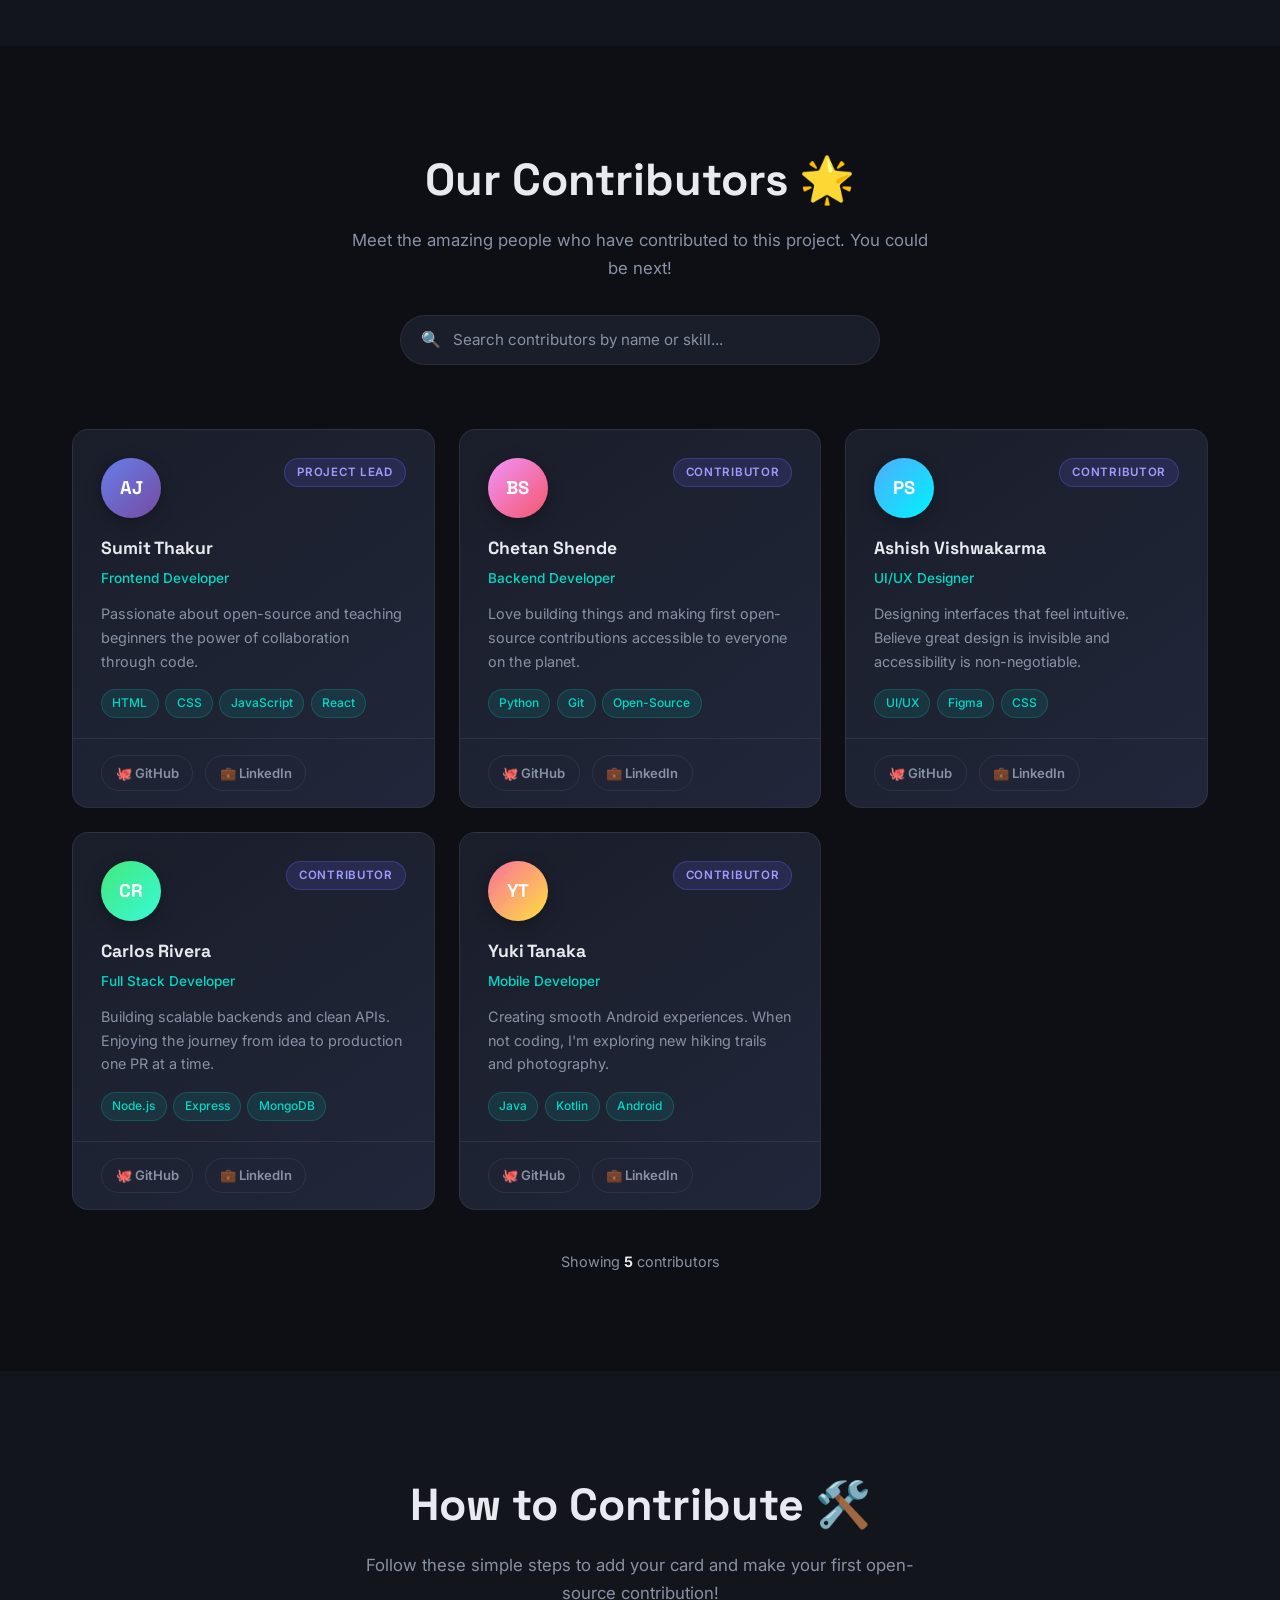
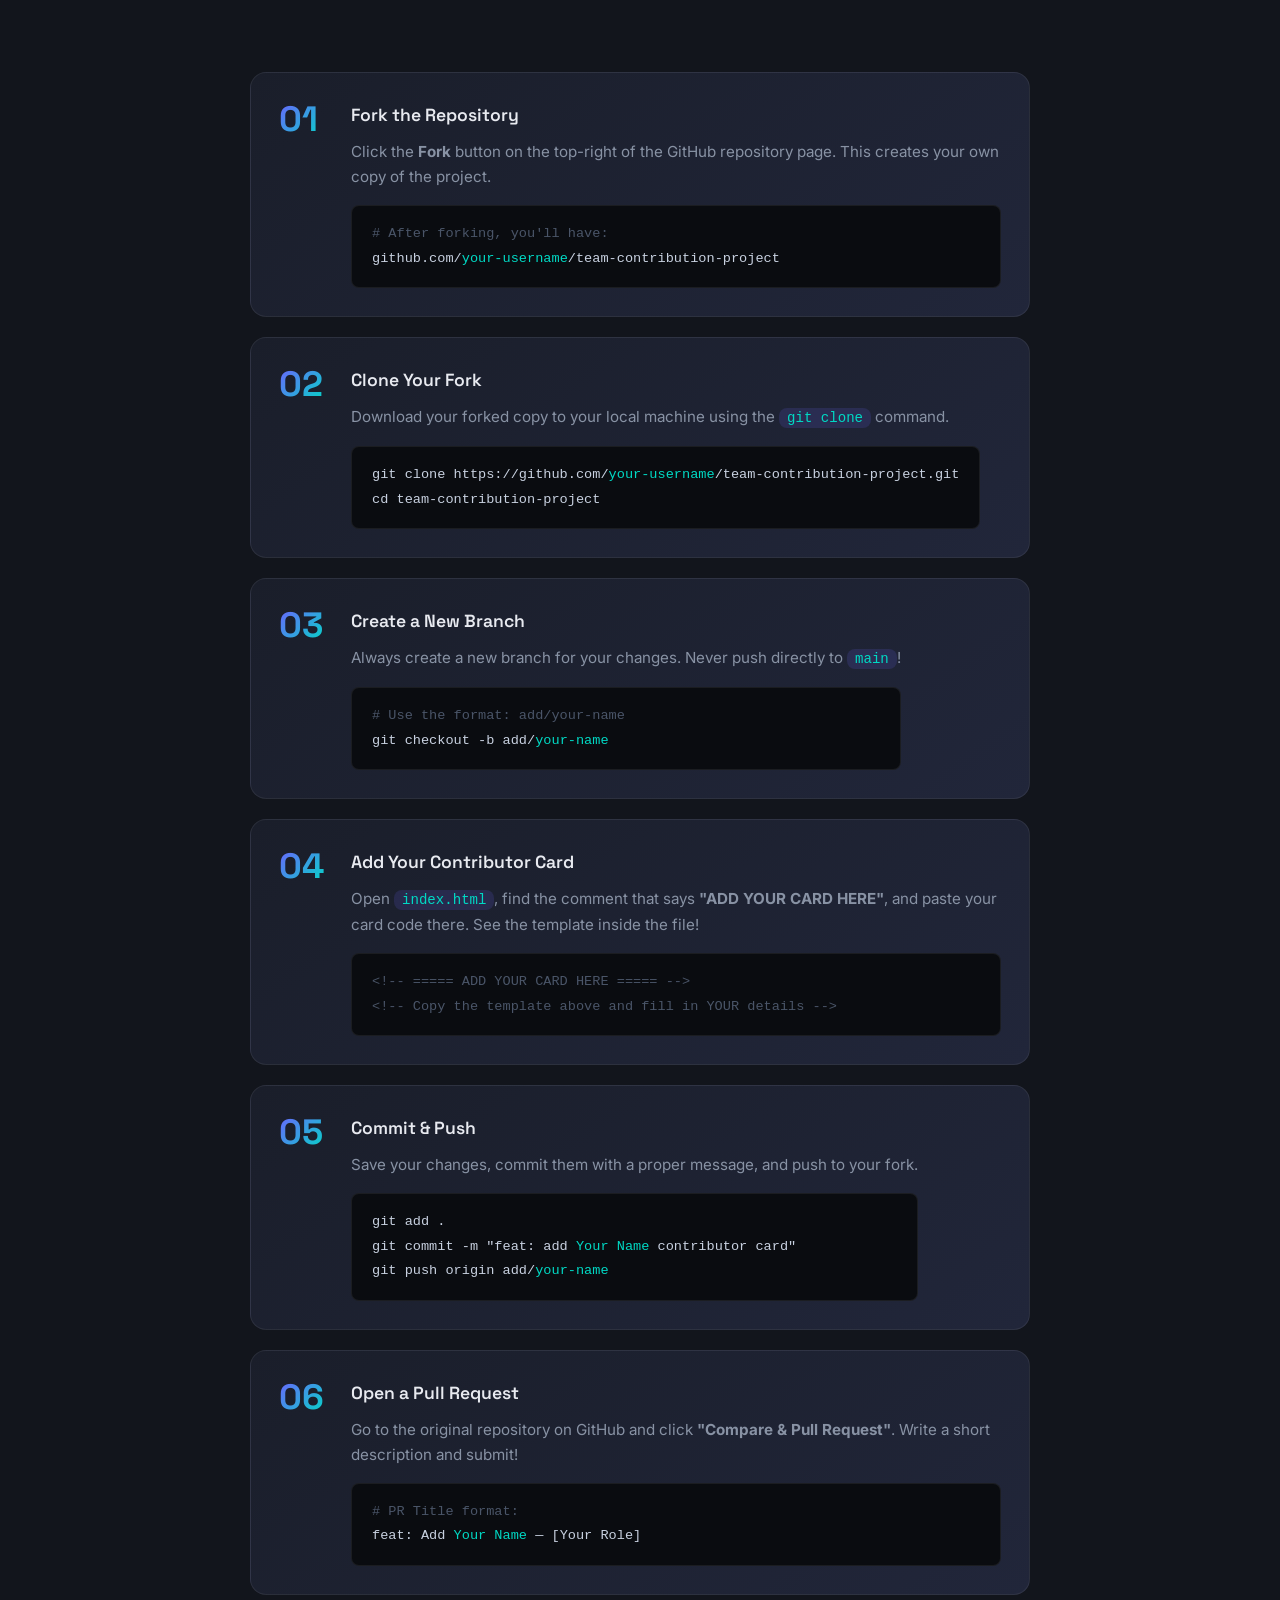
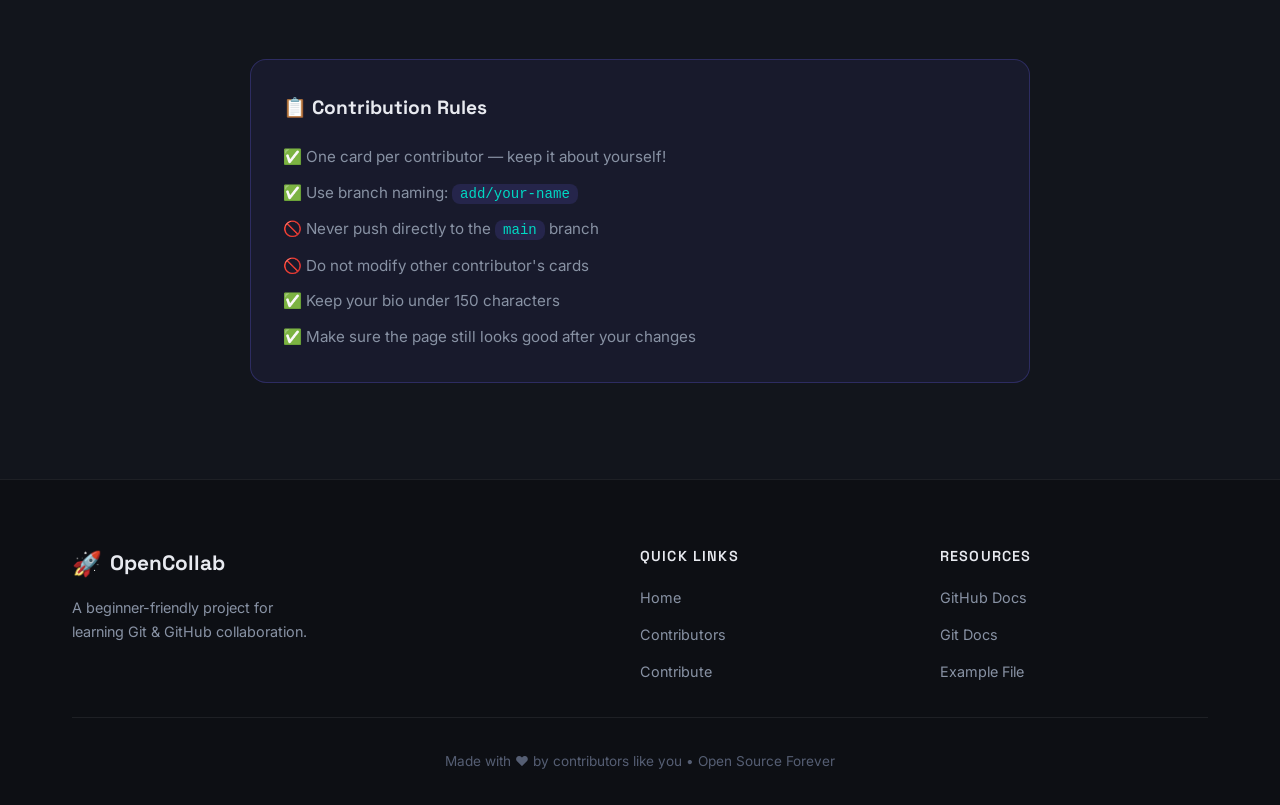
==== commit 46c95680: "Error" ====
--- a/index.html
+++ b/index.html
@@ -110,7 +110,7 @@
           <h2 class="section-title">Why This Project?</h2>
           <p class="section-subtitle">
             The best way to learn Git &amp; GitHub is by actually using them on a real
-            project with real people.
+            project with real people
           </p>
         </div>
         <div class="features-grid">
@@ -227,7 +227,7 @@
               <div class="card-badge">Project Lead</div>
             </div>
             <div class="card-body">
-              <h3 class="contributor-name">Alice Johnson</h3>
+              <h3 class="contributor-name">Sumit Thakur</h3>
               <p class="contributor-role">Frontend Developer</p>
               <p class="contributor-bio">
                 Passionate about open-source and teaching beginners the power of collaboration through code.
@@ -254,7 +254,7 @@
               <div class="card-badge">Contributor</div>
             </div>
             <div class="card-body">
-              <h3 class="contributor-name">Bob Smith</h3>
+              <h3 class="contributor-name">Chetan Shende</h3>
               <p class="contributor-role">Backend Developer</p>
               <p class="contributor-bio">
                 Love building things and making first open-source contributions accessible to everyone on the planet.
@@ -280,7 +280,7 @@
               <div class="card-badge">Contributor</div>
             </div>
             <div class="card-body">
-              <h3 class="contributor-name">Priya Sharma</h3>
+              <h3 class="contributor-name">Ashish Vishwakarma</h3>
               <p class="contributor-role">UI/UX Designer</p>
               <p class="contributor-bio">
                 Designing interfaces that feel intuitive. Believe great design is invisible and accessibility is non-negotiable.
